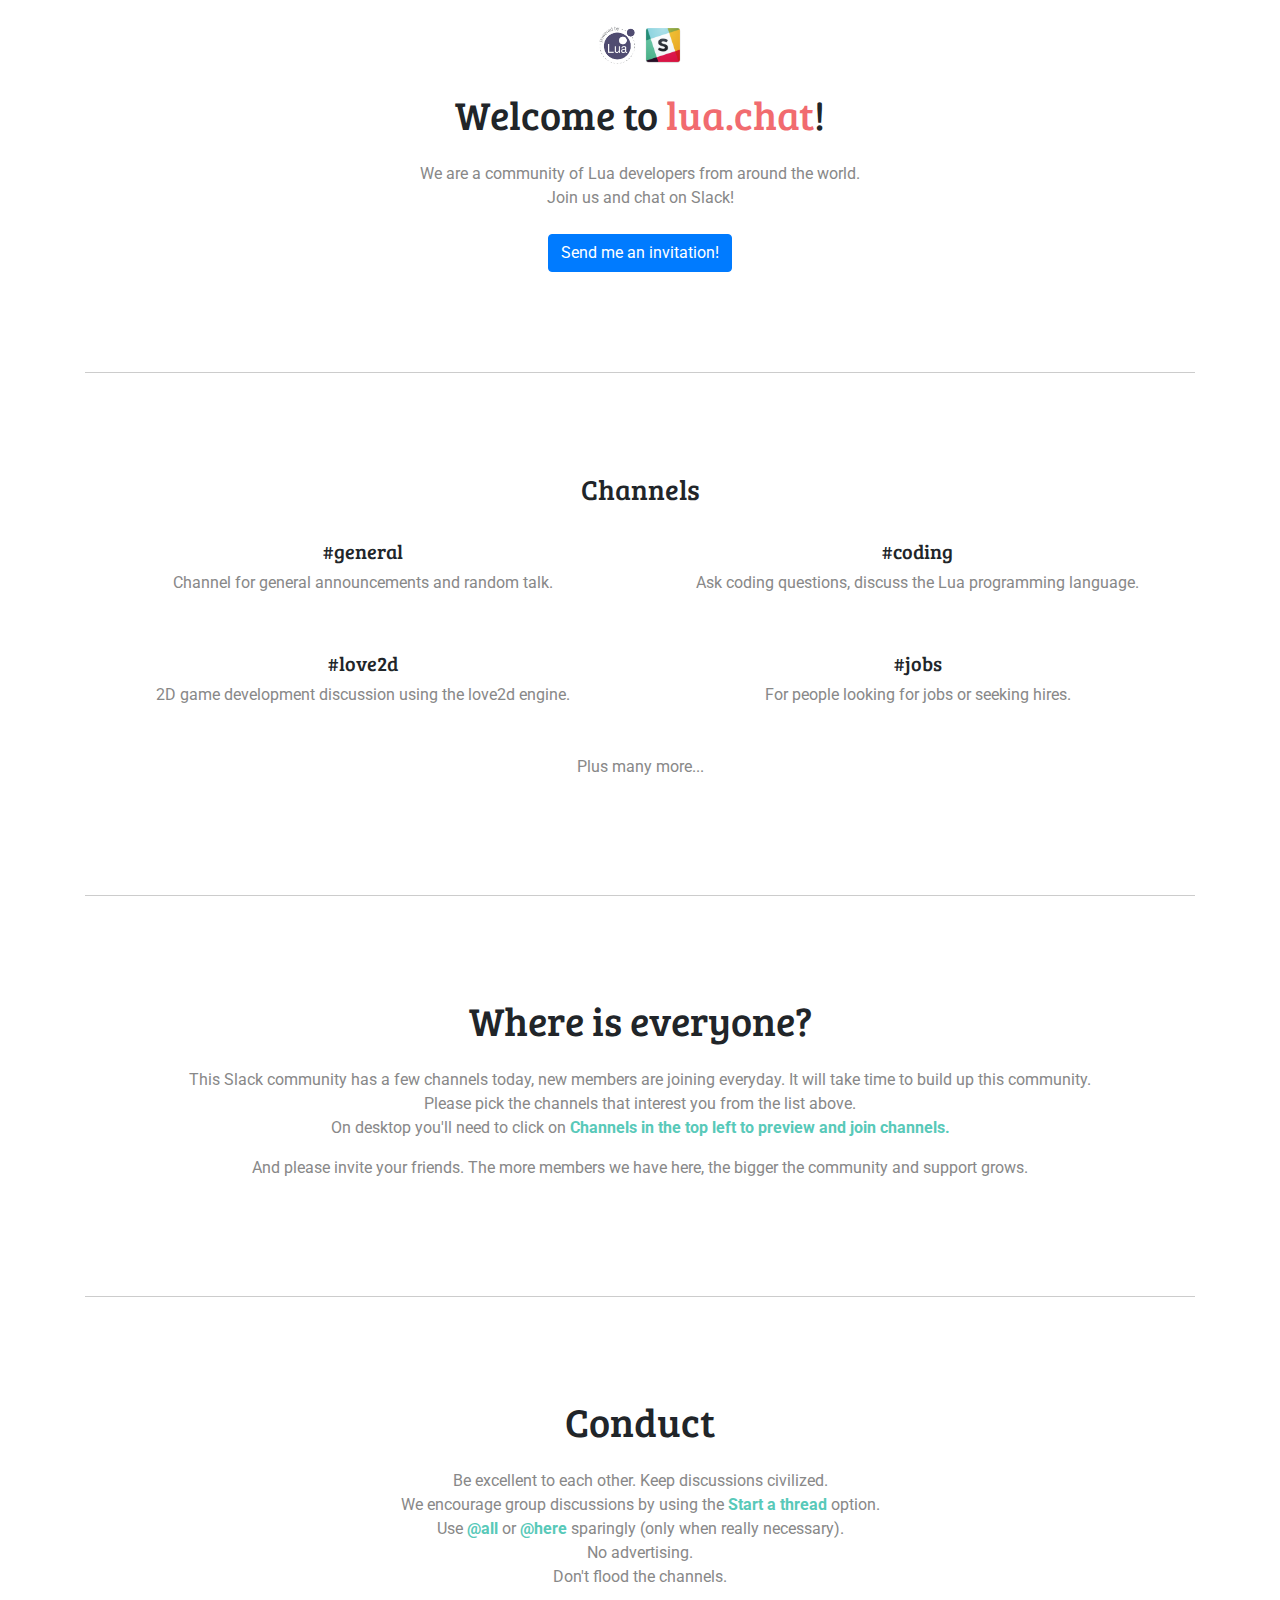
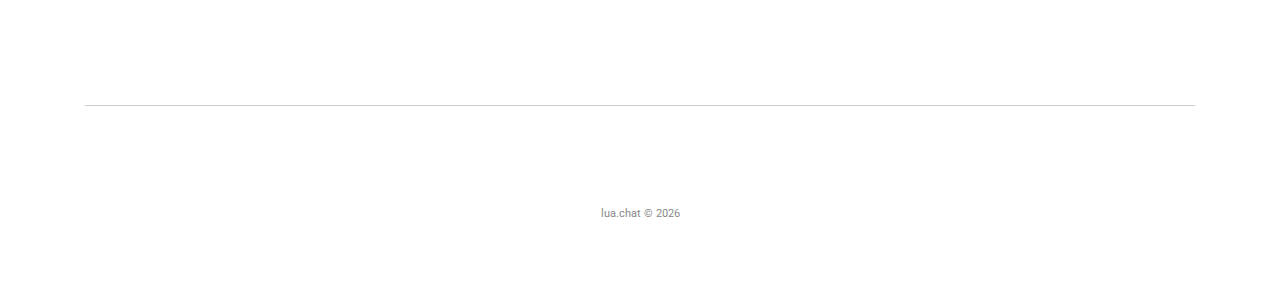
==== index.html @ e7fe1c28 "replace lua with coding channel" ====
<!DOCTYPE html>
<html>
  <head>
    <title>Lua Slack Community</title>
    <meta http-equiv="Content-Type" content="text/html; charset=UTF-8">
    <meta name="description" content="Lua slack community. Come join us and talk on slack!">
    <meta name="keywords" content="lua, programming, language, slack, community, chat">

    <meta property="og:title" content="Lua Slack Community"/>
    <meta property="og:image" content="http://www.lua.chat/assets/logos/lua.png"/>
    <meta property="og:site_name" content="Lua Slack Community"/>
    <meta property="og:description" content="Lua slack community. Come join us and talk on slack!"/>
    <meta property="og:url" content="http://www.lua.chat"/>

    <link href="https://fonts.googleapis.com/css?family=Bree+Serif|Roboto" rel="stylesheet">

    <link type="text/css" rel="stylesheet" href="https://maxcdn.bootstrapcdn.com/bootstrap/4.0.0-beta/css/bootstrap.min.css" />
    <link type="text/css" rel="stylesheet" href="https://maxcdn.bootstrapcdn.com/bootstrap/4.0.0-beta/js/bootstrap.min.js" />

    <link type="text/css" rel="stylesheet" href="stylesheets/main.css" />
  </head>
  <body>
    <div class="container">
      <div class="row">
        <div class="col">
          <div id="logos">
            <a href="http://www.lua.chat"><img src="assets/logos/lua.png" alt="Lua logo" height="42" width="42"></a>
            <a href="http://www.lua.chat"><img src="assets/logos/slack.png" alt="Slack logo" height="42" width="42"></a>
          </div>

          <div id="summary">
            <h1>Welcome to <span>lua.chat</span>!</h1>

            <p>
              We are a community of Lua developers from around the world.
              <br>Join us and chat on Slack!
            </p>
          </div>

          <div id="invitation">
            <a class="btn btn-primary" href="https://publicslack.com/slacks/https-lua-chat-slack-com/invites/new">Send me an invitation!</a>
          </div>

          <div id="channels">
            <h3>Channels</h3>

            <div class="group clearfix">
              <div class="channel">
                <h5>#general</h5>
                <p>Channel for general announcements and random talk.</p>
              </div>

              <div class="channel">
                <h5>#coding</h5>
                <p>Ask coding questions, discuss the Lua programming language.</p>
              </div>
            </div>

            <div class="group clearfix">
              <div class="channel">
                <h5>#love2d</h5>
                <p>2D game development discussion using the love2d engine.</p>
              </div>

              <div class="channel">
                <h5>#jobs</h5>
                <p>For people looking for jobs or seeking hires.</p>
              </div>
            </div>

            <div id="more-channels">
              <p>Plus many more...</p>
            </div>
          </div>

          <div id="where-is-everyone">
            <h1>Where is everyone?</h1>

            <p>
              This Slack community has a few channels today, new members are joining everyday. It will take time to build up this community.
              <br>Please pick the channels that interest you from the list above.
              <br>On desktop you'll need to click on <span class="emphasize">Channels</em> in the top left to preview and join channels.
            </p>

            <p>
              And please invite your friends. The more members we have here, the bigger the community and support grows.
            </p>
          </div>

          <div id="conduct">
            <h1>Conduct</h1>

            <p>
              Be excellent to each other. Keep discussions civilized.
              <br>We encourage group discussions by using the <span class="emphasize">Start a thread</span> option.
              <br>Use <span class="emphasize">@all</span> or <span class="emphasize">@here</span> sparingly (only when really necessary).
              <br>No advertising.
              <br>Don't flood the channels.
            </p>
          </div>

          <div id="footer">
            <p>lua.chat &copy; <script type="text/javascript">document.write(new Date().getFullYear())</script></p>
          </div>
        </div>
      </div>
    </div>
  </body>
</html>
---- stylesheets/main.css ----
h1, h2, h3, h4, h5, h6 {
  font-family: 'Bree Serif', sans-serif;
}

p, div {
  font-family: 'Roboto', sans-serif;
}

p {
  color: #888;
}

span.emphasize {
  color: #58c9b9;
  font-weight: bold;
}

#logos {
  margin: 24px 0;
  text-align: center;
}

#logos img {
  display: inline-block;
}

#summary {
  margin: 0 0 24px 0;
  text-align: center;
}

#summary h1 {
  margin: 0 0 24px 0;
}

#summary h1 span {
  font-family: 'Bree Serif', sans-serif;
  color: #f16b6f;
}

#invitation {
  margin: 0 0 100px 0;
  padding: 0 0 100px 0;
  border-bottom: 1px solid #ccc;
  text-align: center;
}

#channels {
  margin: 0 0 100px 0;
  padding: 0 0 100px 0;
  border-bottom: 1px solid #ccc;
  text-align: center;
}

#channels h3 {
  margin: 0 0 24px 0;
}

#channels #more-channels p {
  text-align: center;
}

#channels .group {
  margin: 0 0 24px 0;
}

#channels .group .channel {
  width: 50%;
  float: left;
  padding: 8px;
}

#channels .group .channel h5 {
  font-family: 'Bree Serif', sans-serif;
}

#channels .group .channel p {
  text-align: center;
}

#invitation-sent {
  margin: 0 0 100px 0;
  padding: 0 0 100px 0;
  border-bottom: 1px solid #ccc;
  text-align: center;
}

#invitation-sent h1 {
  margin: 0 0 24px 0;
}

#where-is-everyone {
  margin: 0 0 100px 0;
  padding: 0 0 100px 0;
  border-bottom: 1px solid #ccc;
  text-align: center;
}

#where-is-everyone h1 {
  margin: 0 0 24px 0;
}

#conduct {
  margin: 0 0 100px 0;
  padding: 0 0 100px 0;
  border-bottom: 1px solid #ccc;
  text-align: center;
}

#conduct h1 {
  margin: 0 0 24px 0;
}

#footer {
  padding: 0 0 50px 0;
  text-align: center;
  font-size: 11px;
}
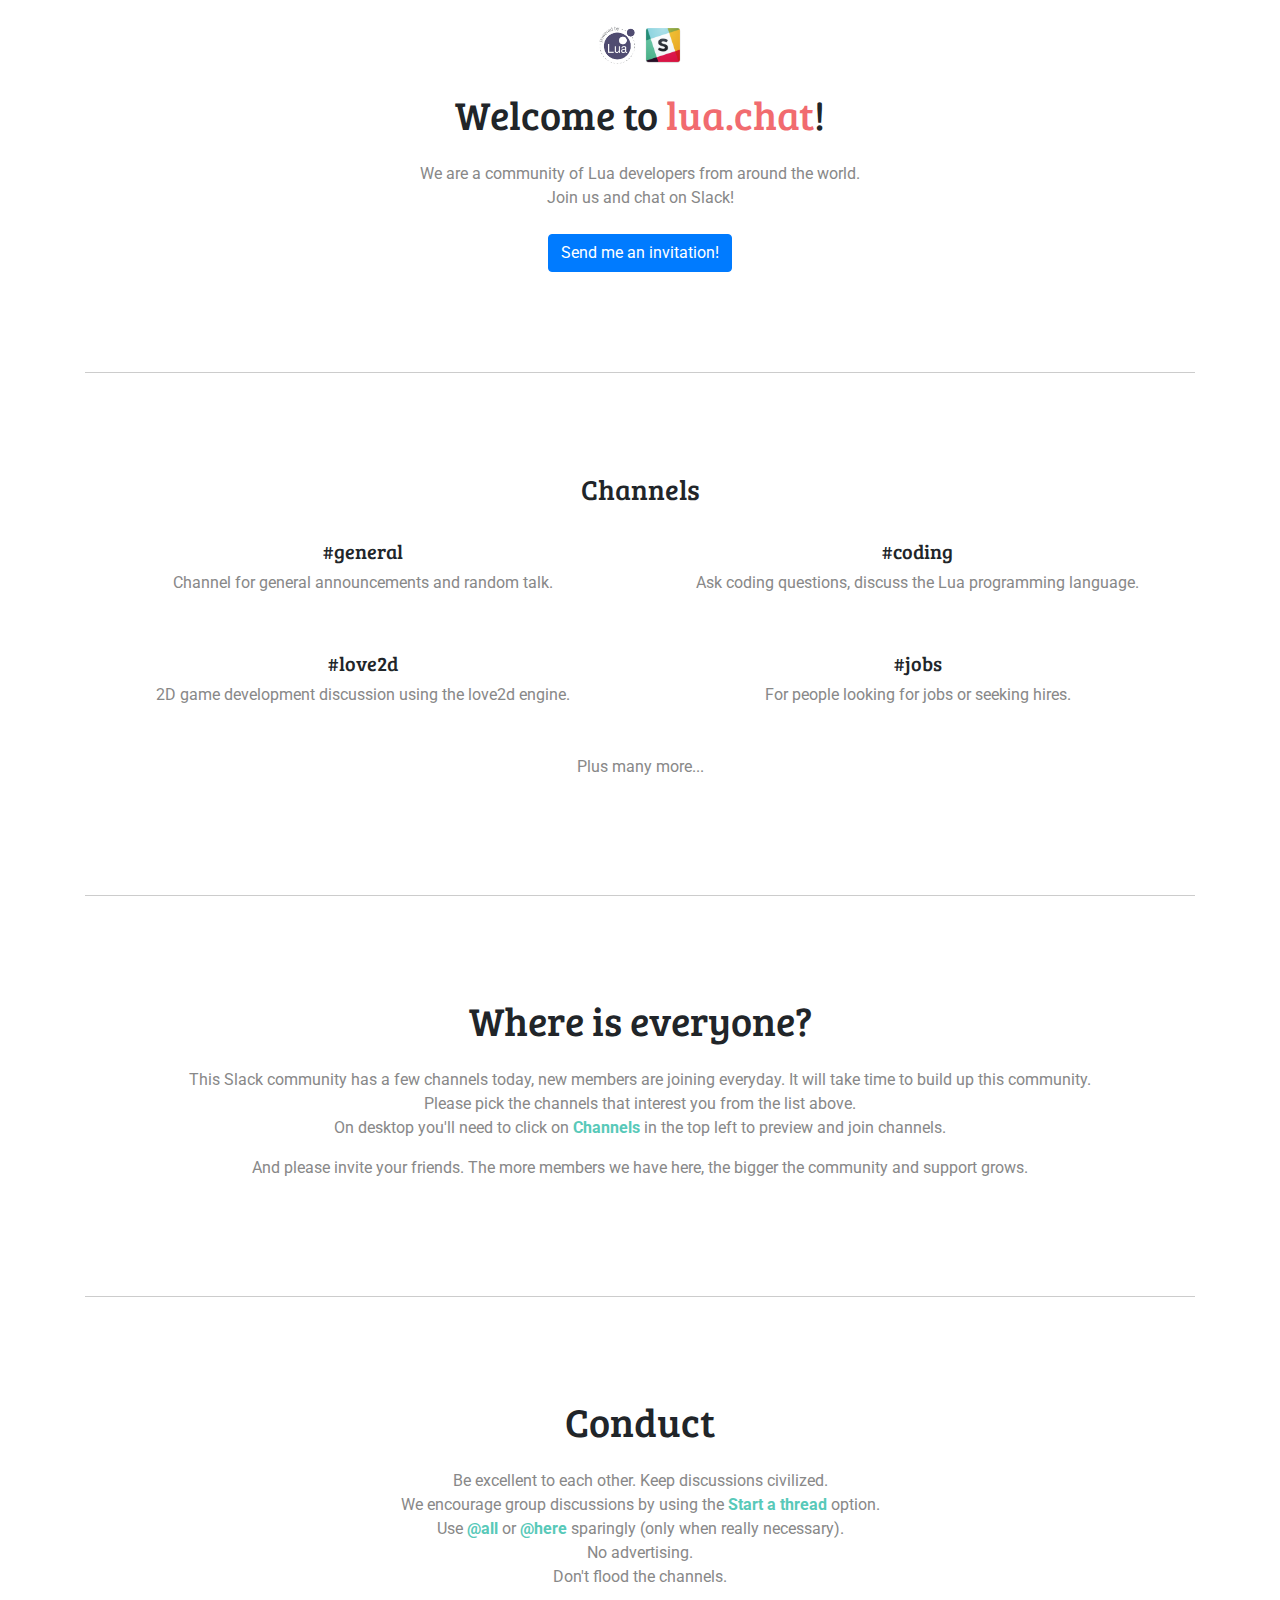
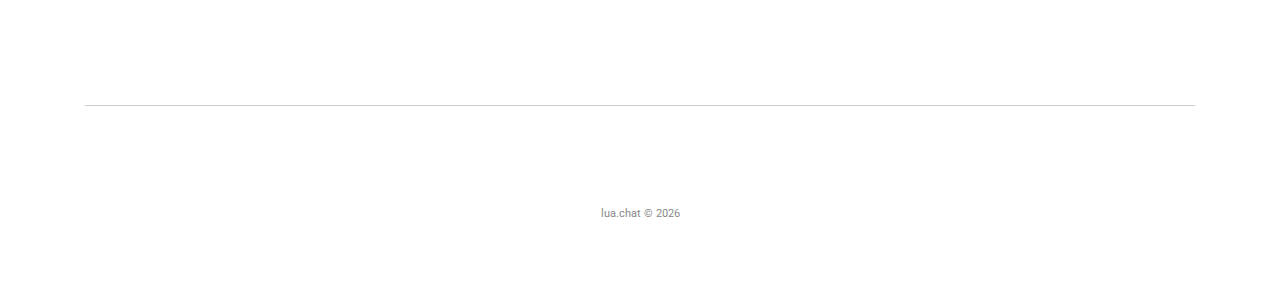
==== commit d2061afc: "fix typo" ====
--- a/index.html
+++ b/index.html
@@ -79,7 +79,7 @@
             <p>
               This Slack community has a few channels today, new members are joining everyday. It will take time to build up this community.
               <br>Please pick the channels that interest you from the list above.
-              <br>On desktop you'll need to click on <span class="emphasize">Channels</em> in the top left to preview and join channels.
+              <br>On desktop you'll need to click on <span class="emphasize">Channels</span> in the top left to preview and join channels.
             </p>
 
             <p>
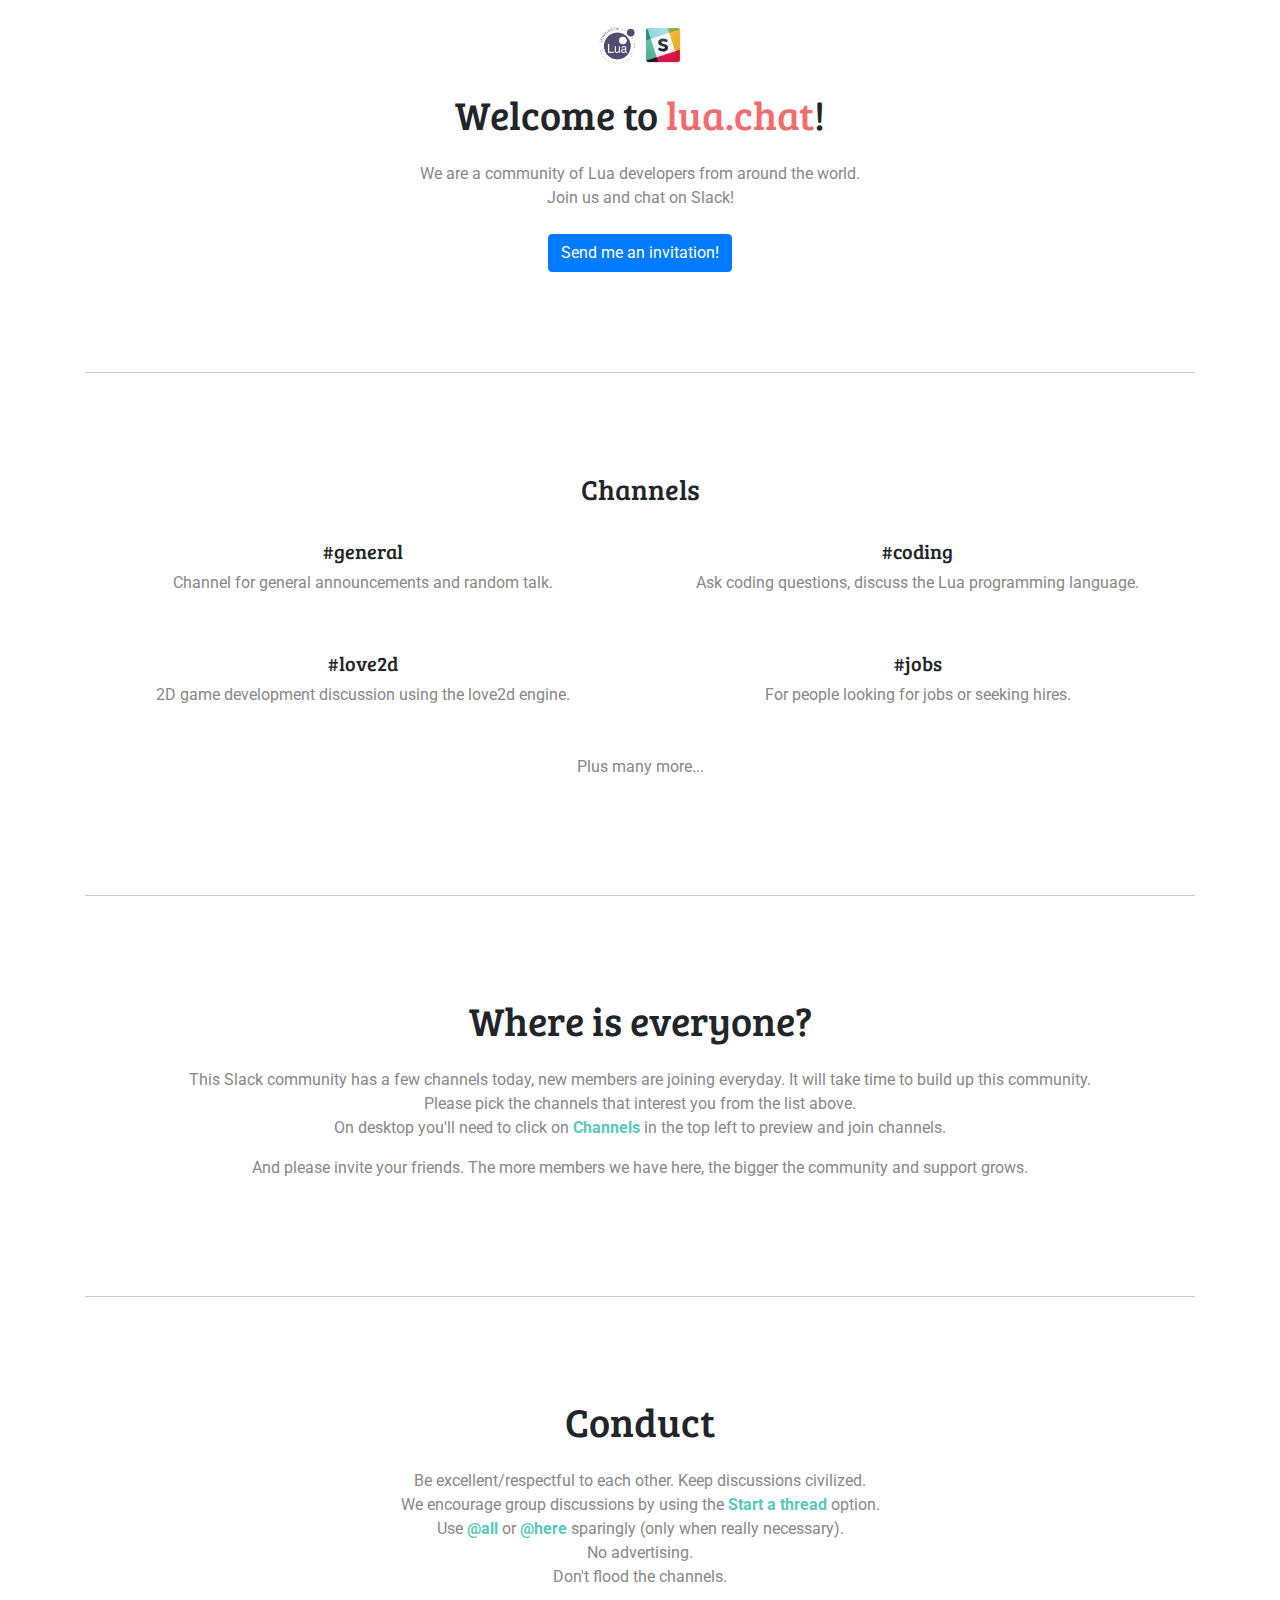
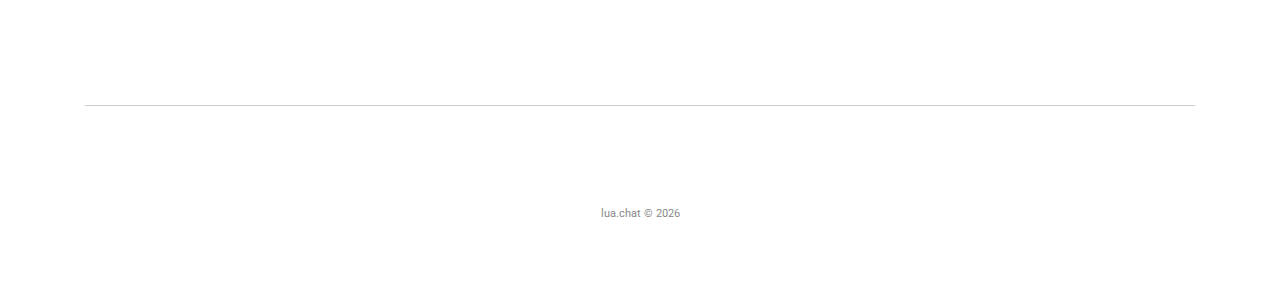
==== commit 5dba33aa: "change conduct" ====
--- a/index.html
+++ b/index.html
@@ -91,7 +91,7 @@
             <h1>Conduct</h1>
 
             <p>
-              Be excellent to each other. Keep discussions civilized.
+              Be excellent/respectful to each other. Keep discussions civilized.
               <br>We encourage group discussions by using the <span class="emphasize">Start a thread</span> option.
               <br>Use <span class="emphasize">@all</span> or <span class="emphasize">@here</span> sparingly (only when really necessary).
               <br>No advertising.
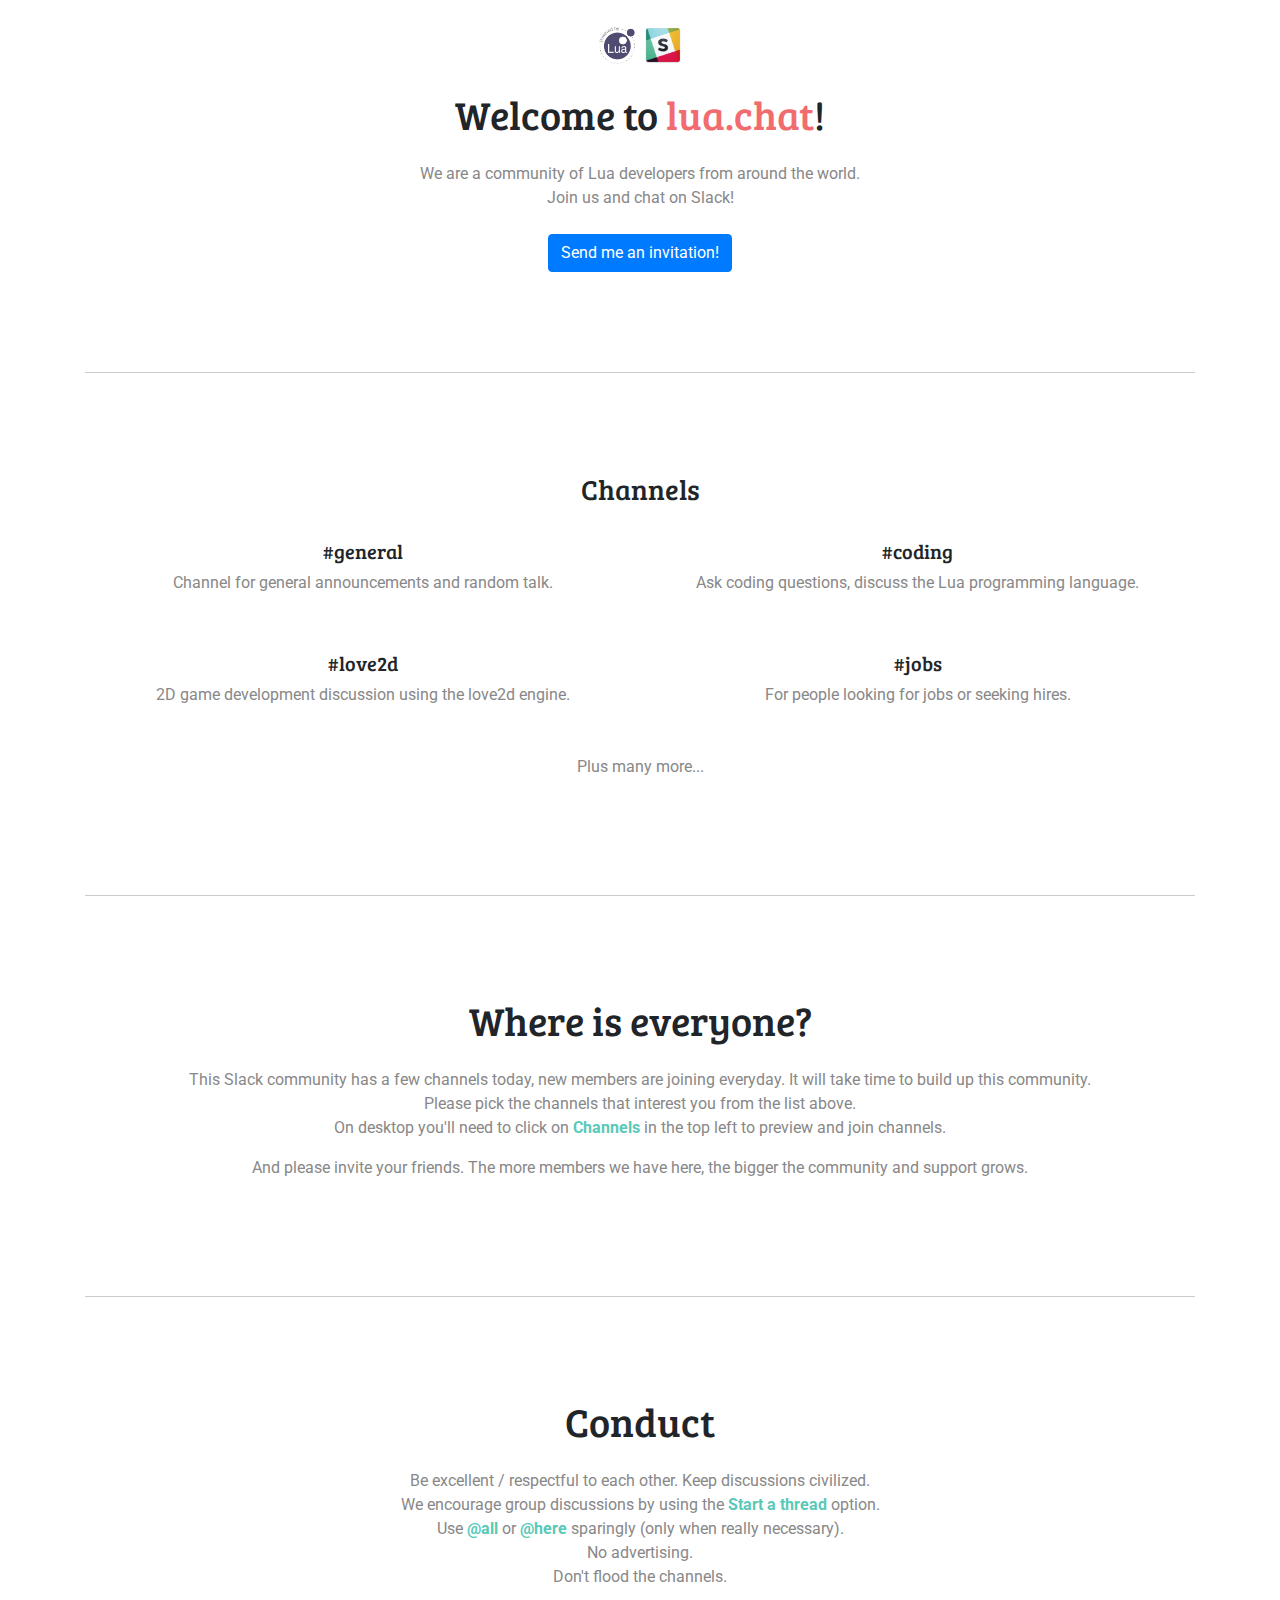
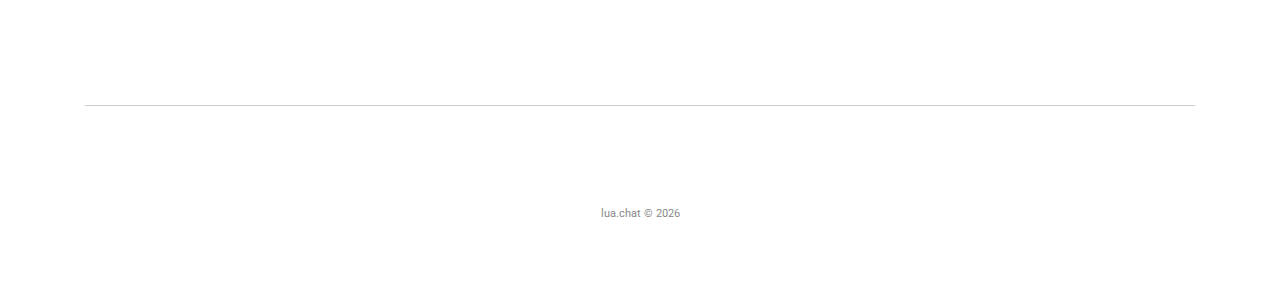
==== commit 5f245f93: "change conduct" ====
--- a/index.html
+++ b/index.html
@@ -91,7 +91,7 @@
             <h1>Conduct</h1>
 
             <p>
-              Be excellent/respectful to each other. Keep discussions civilized.
+              Be excellent / respectful to each other. Keep discussions civilized.
               <br>We encourage group discussions by using the <span class="emphasize">Start a thread</span> option.
               <br>Use <span class="emphasize">@all</span> or <span class="emphasize">@here</span> sparingly (only when really necessary).
               <br>No advertising.
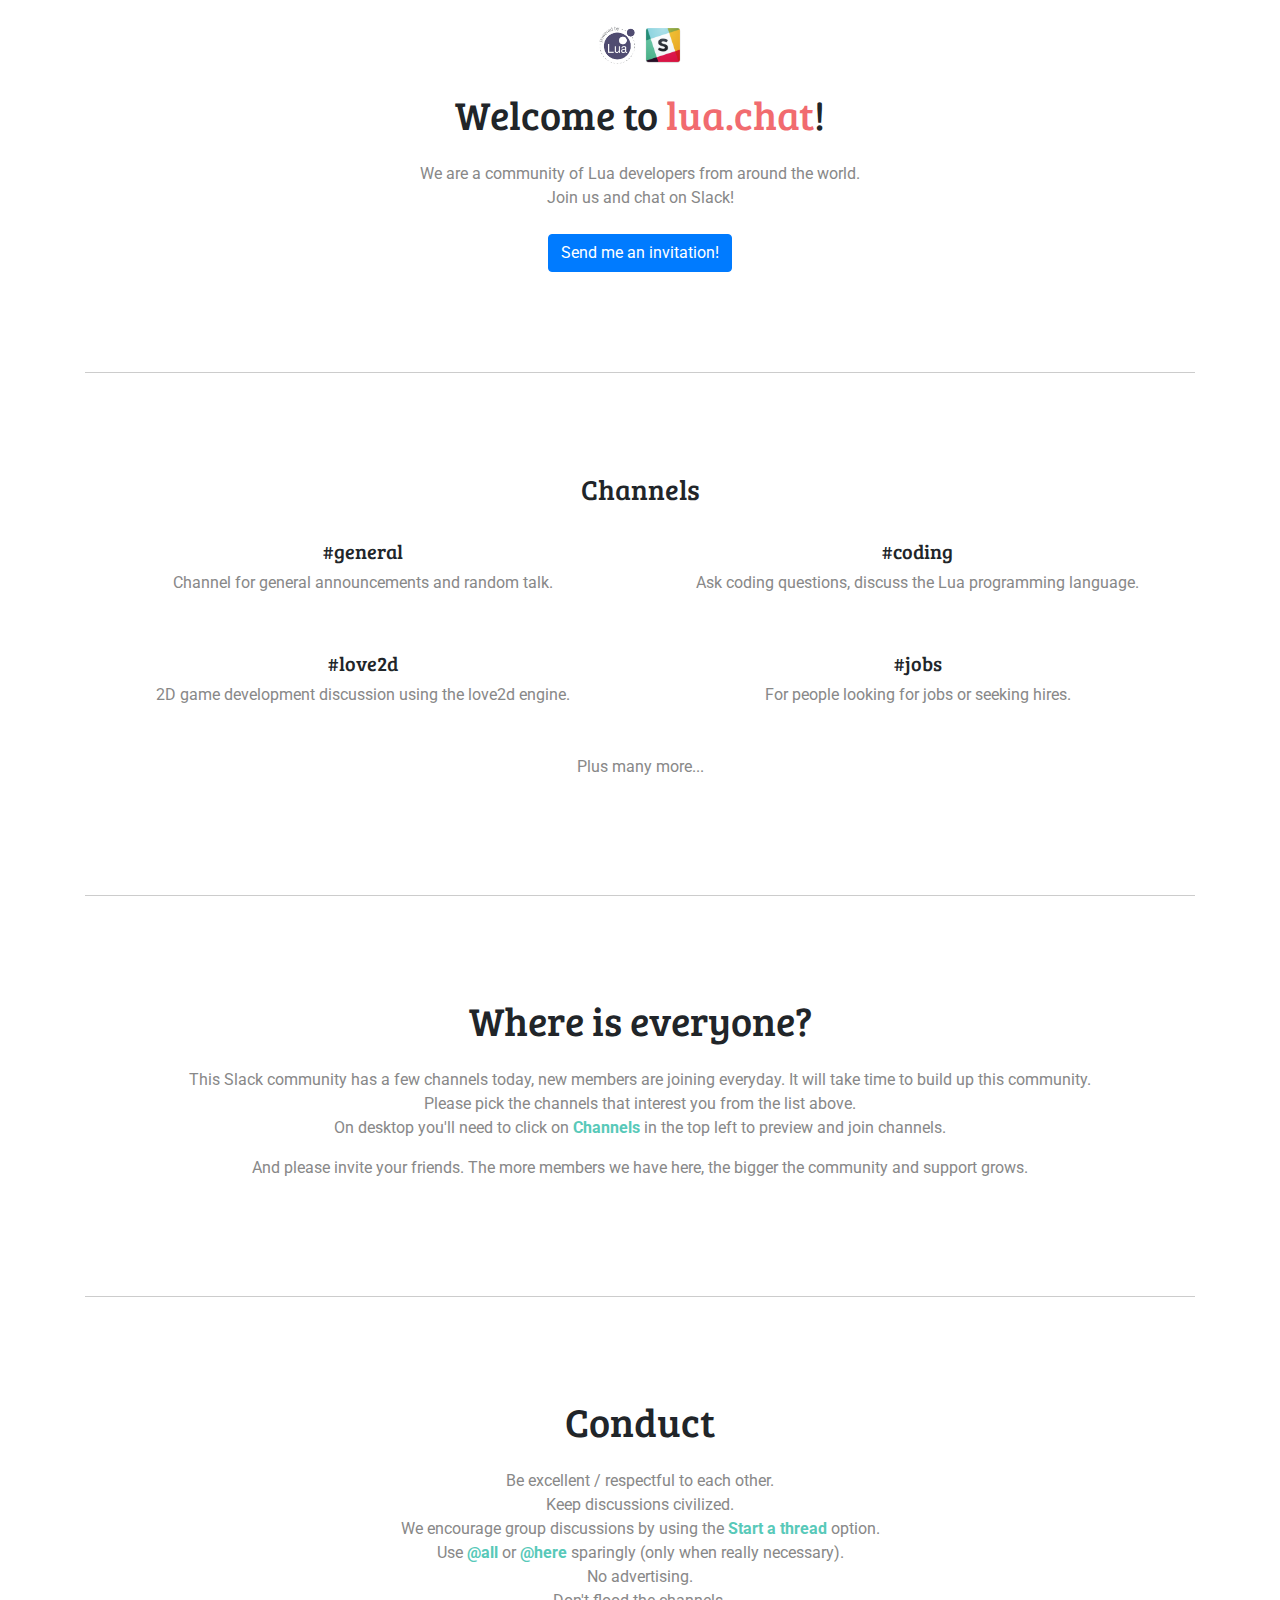
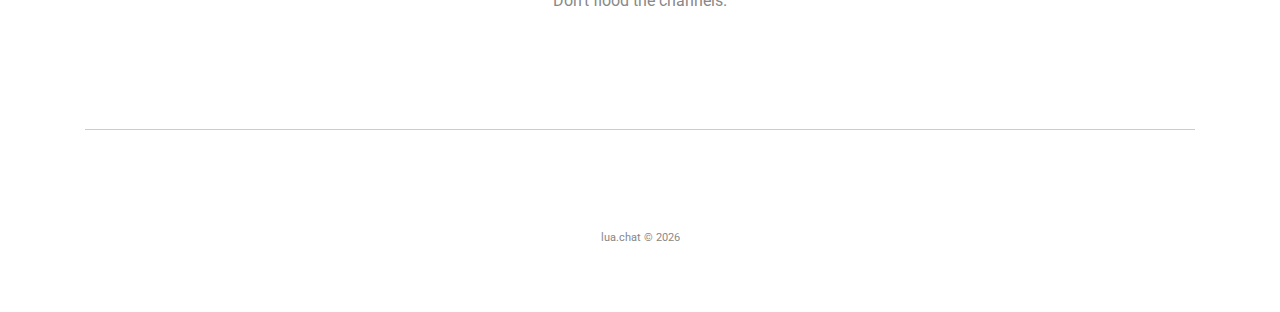
==== commit 266911f2: "changed conduct" ====
--- a/index.html
+++ b/index.html
@@ -91,7 +91,8 @@
             <h1>Conduct</h1>
 
             <p>
-              Be excellent / respectful to each other. Keep discussions civilized.
+              Be excellent / respectful to each other.
+              <br>Keep discussions civilized.
               <br>We encourage group discussions by using the <span class="emphasize">Start a thread</span> option.
               <br>Use <span class="emphasize">@all</span> or <span class="emphasize">@here</span> sparingly (only when really necessary).
               <br>No advertising.
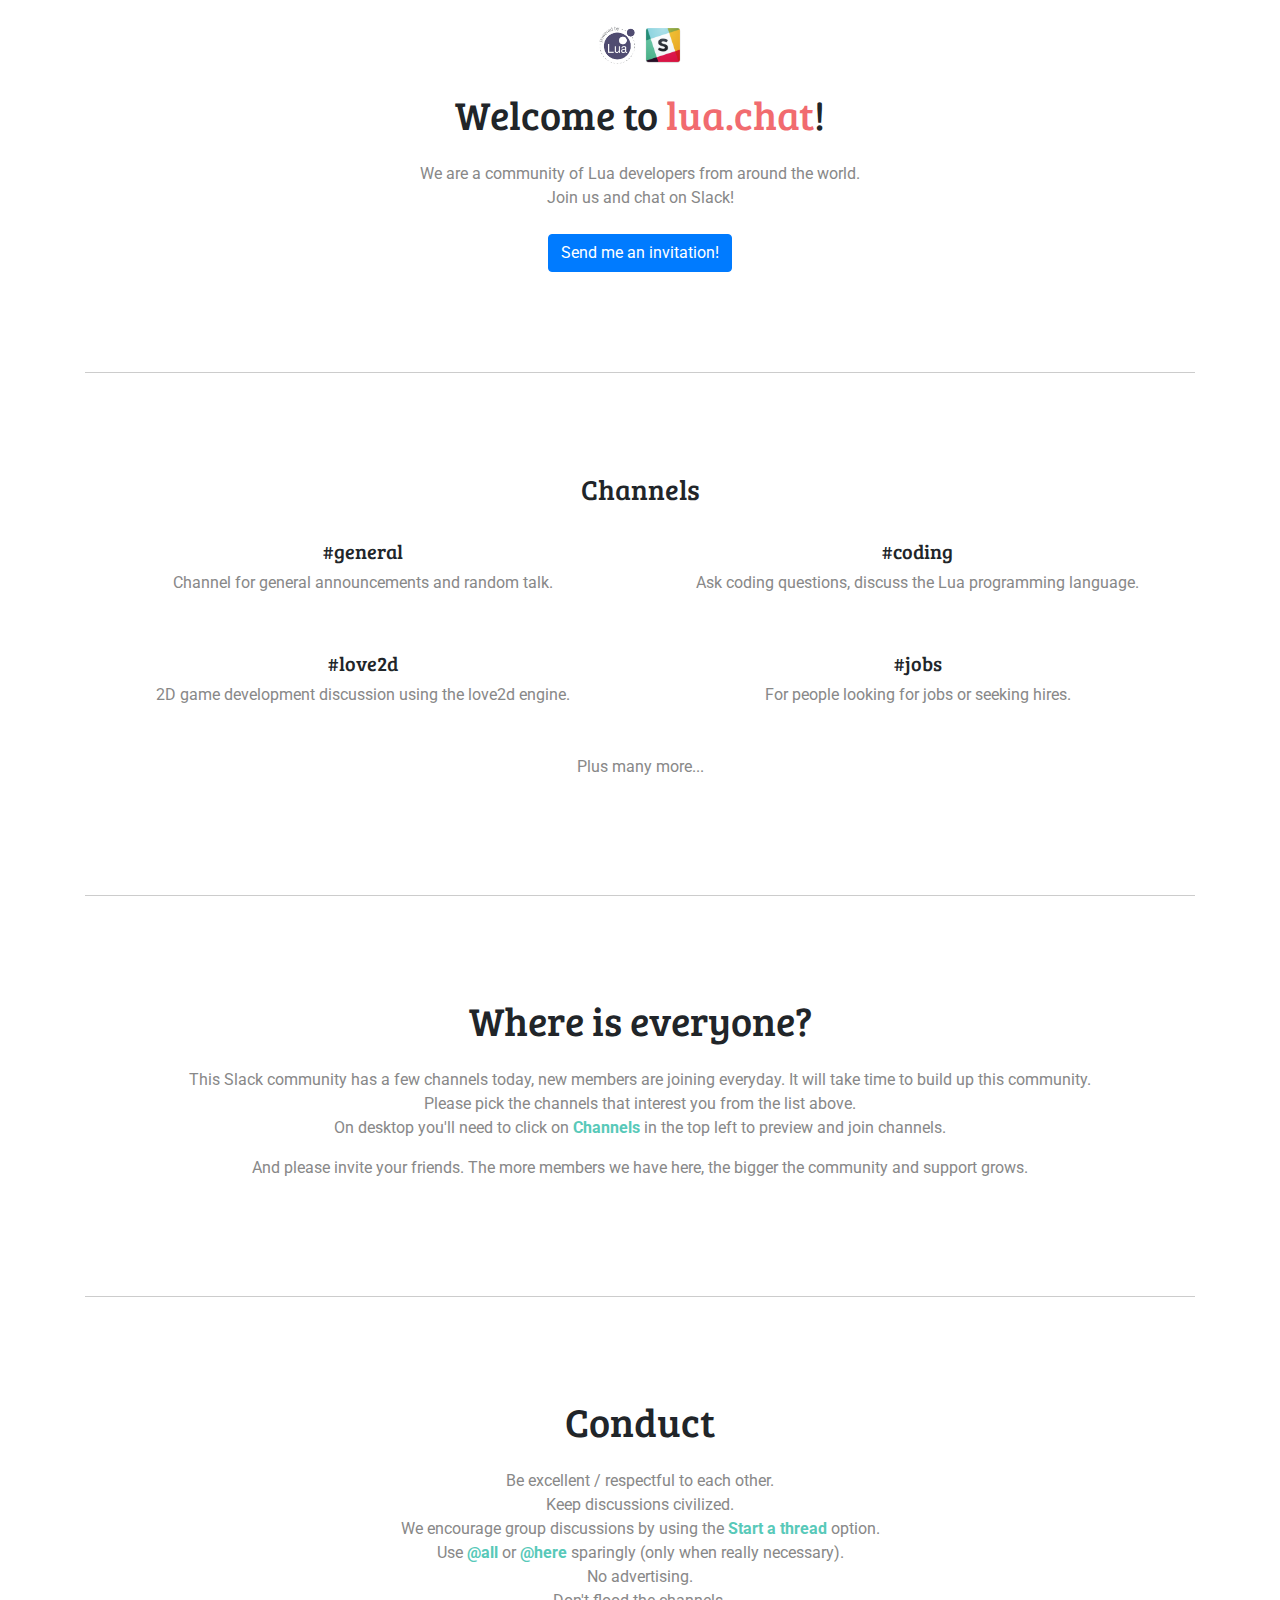
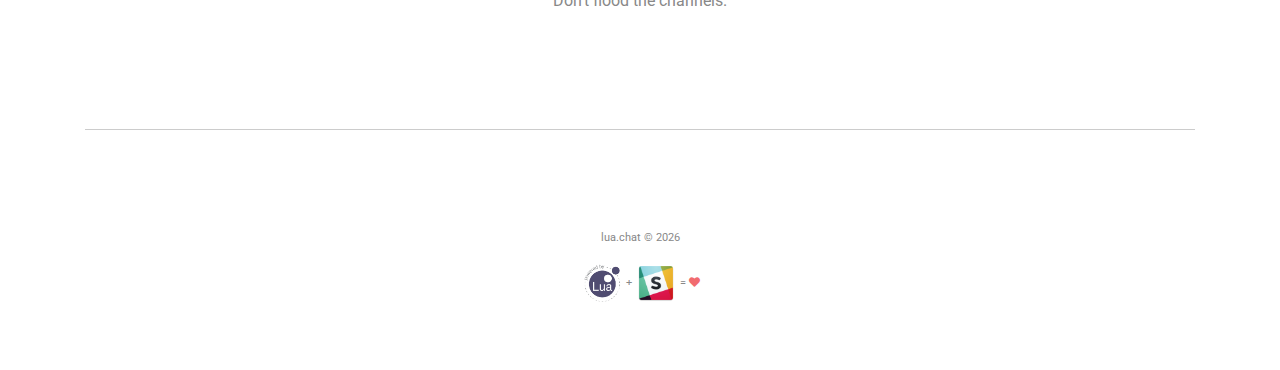
==== commit 9f6d0096: "changed conduct" ====
--- a/index.html
+++ b/index.html
@@ -16,6 +16,7 @@
 
     <link type="text/css" rel="stylesheet" href="https://maxcdn.bootstrapcdn.com/bootstrap/4.0.0-beta/css/bootstrap.min.css" />
     <link type="text/css" rel="stylesheet" href="https://maxcdn.bootstrapcdn.com/bootstrap/4.0.0-beta/js/bootstrap.min.js" />
+    <link type="text/css" rel="stylesheet" href="https://cdnjs.cloudflare.com/ajax/libs/font-awesome/4.7.0/css/font-awesome.min.css" />
 
     <link type="text/css" rel="stylesheet" href="stylesheets/main.css" />
   </head>
@@ -102,6 +103,14 @@
 
           <div id="footer">
             <p>lua.chat &copy; <script type="text/javascript">document.write(new Date().getFullYear())</script></p>
+
+            <p>
+              <a href="http://www.lua.chat"><img src="assets/logos/lua.png" alt="Lua logo" height="42" width="42"></a>
+              +
+              <a href="http://www.lua.chat"><img src="assets/logos/slack.png" alt="Slack logo" height="42" width="42"></a>
+              =
+              <span><i class="fa fa-heart red" aria-hidden="true"></i><span>
+            </p>
           </div>
         </div>
       </div>
--- a/stylesheets/main.css
+++ b/stylesheets/main.css
@@ -8,6 +8,11 @@
 
 p {
   color: #888;
+}
+
+.fa.red {
+  color: #f16b6f;
+  display: inline-block;
 }
 
 span.emphasize {
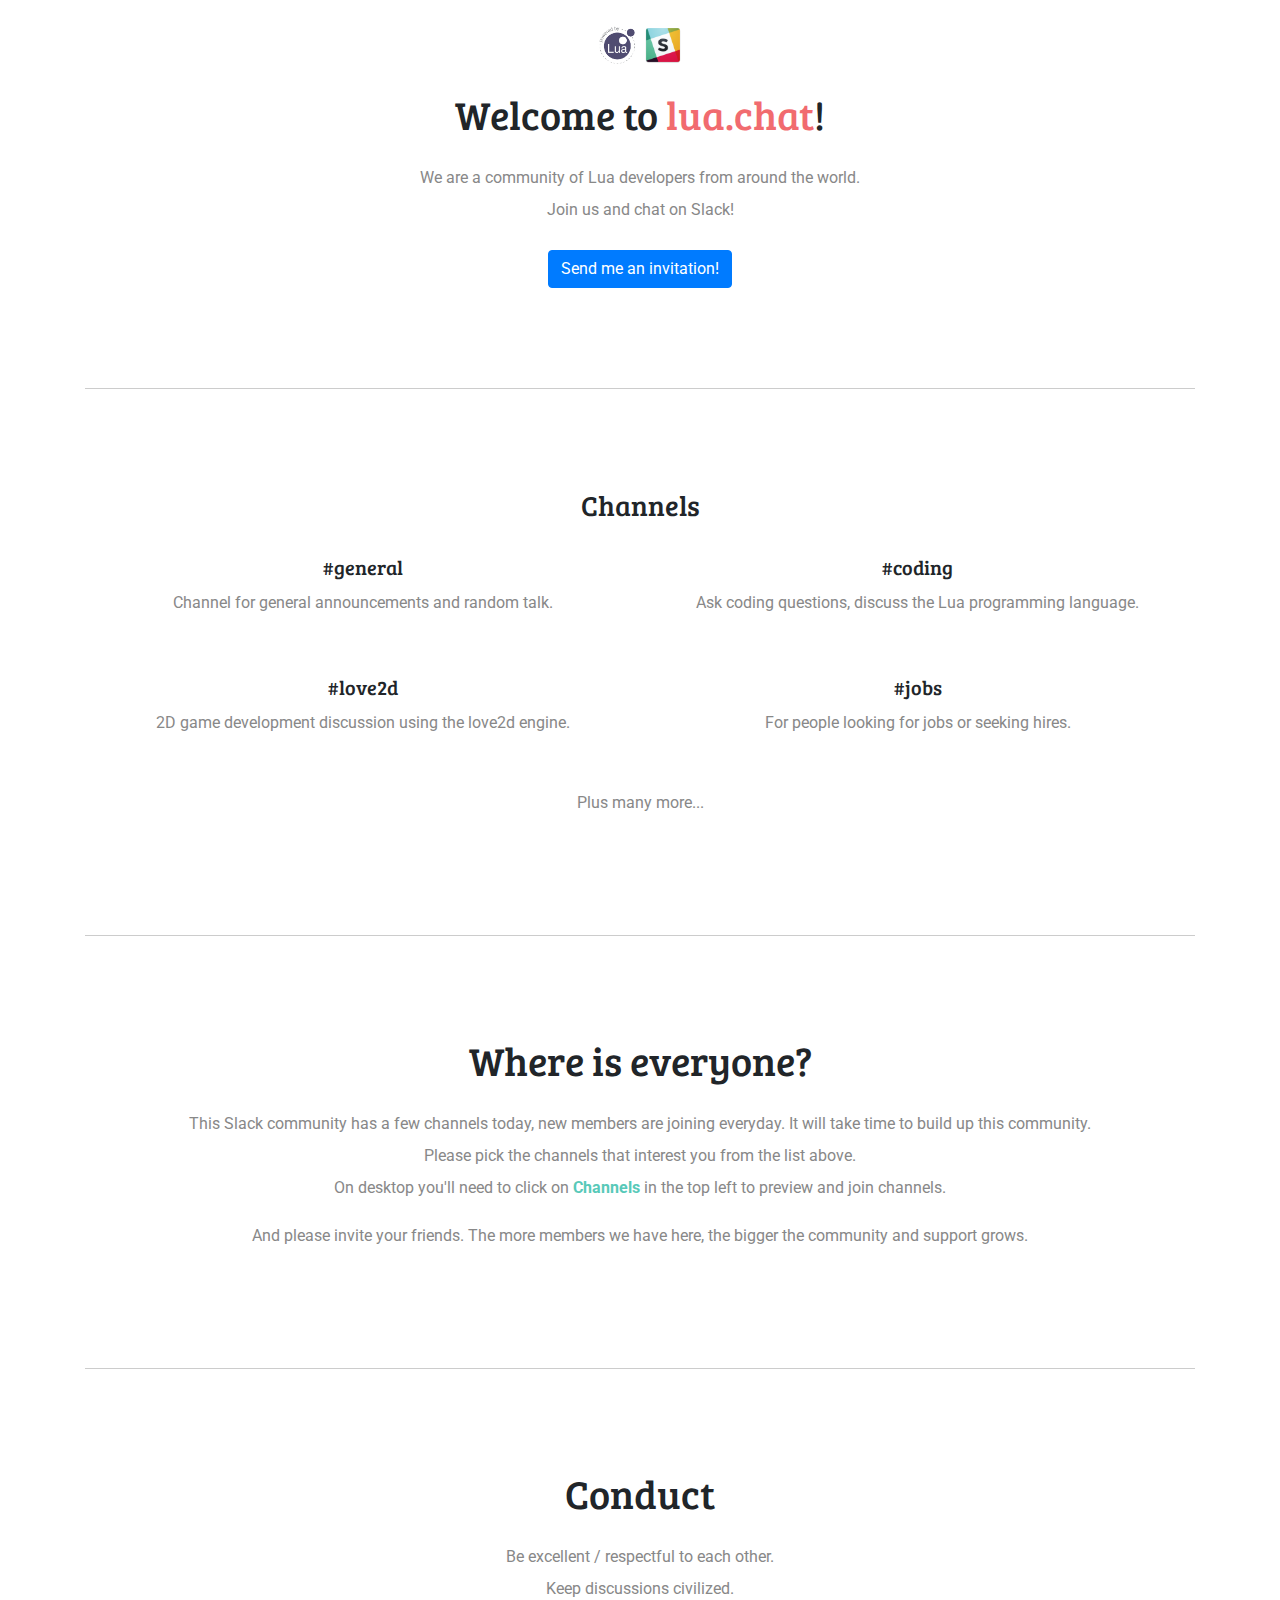
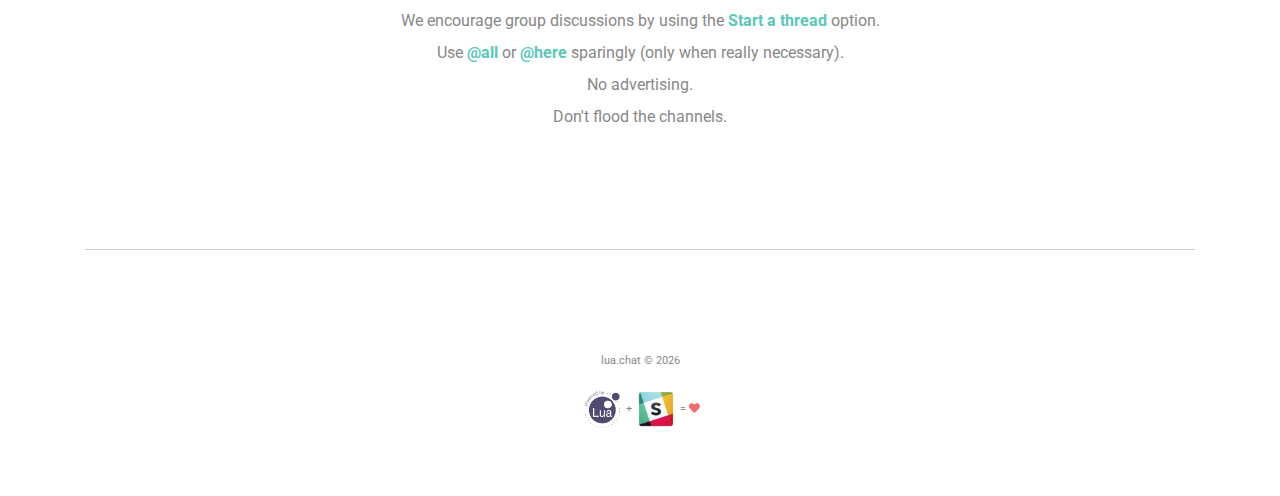
==== commit 7a7b1317: "change description" ====
--- a/index.html
+++ b/index.html
@@ -3,13 +3,13 @@
   <head>
     <title>Lua Slack Community</title>
     <meta http-equiv="Content-Type" content="text/html; charset=UTF-8">
-    <meta name="description" content="Lua slack community. Come join us and talk on slack!">
-    <meta name="keywords" content="lua, programming, language, slack, community, chat">
+    <meta name="description" content="Lua Slack community. Come join us and chat on Slack!">
+    <meta name="keywords" content="lua, programming, language, slack, community, chat, talk">
 
     <meta property="og:title" content="Lua Slack Community"/>
     <meta property="og:image" content="http://www.lua.chat/assets/logos/lua.png"/>
     <meta property="og:site_name" content="Lua Slack Community"/>
-    <meta property="og:description" content="Lua slack community. Come join us and talk on slack!"/>
+    <meta property="og:description" content="Lua Slack community. Come join us and chat on Slack!"/>
     <meta property="og:url" content="http://www.lua.chat"/>
 
     <link href="https://fonts.googleapis.com/css?family=Bree+Serif|Roboto" rel="stylesheet">
@@ -109,7 +109,7 @@
               +
               <a href="http://www.lua.chat"><img src="assets/logos/slack.png" alt="Slack logo" height="42" width="42"></a>
               =
-              <span><i class="fa fa-heart red" aria-hidden="true"></i><span>
+              <i class="fa fa-heart red" aria-hidden="true"></i>
             </p>
           </div>
         </div>
--- a/stylesheets/main.css
+++ b/stylesheets/main.css
@@ -8,6 +8,7 @@
 
 p {
   color: #888;
+  line-height: 2em;
 }
 
 .fa.red {
